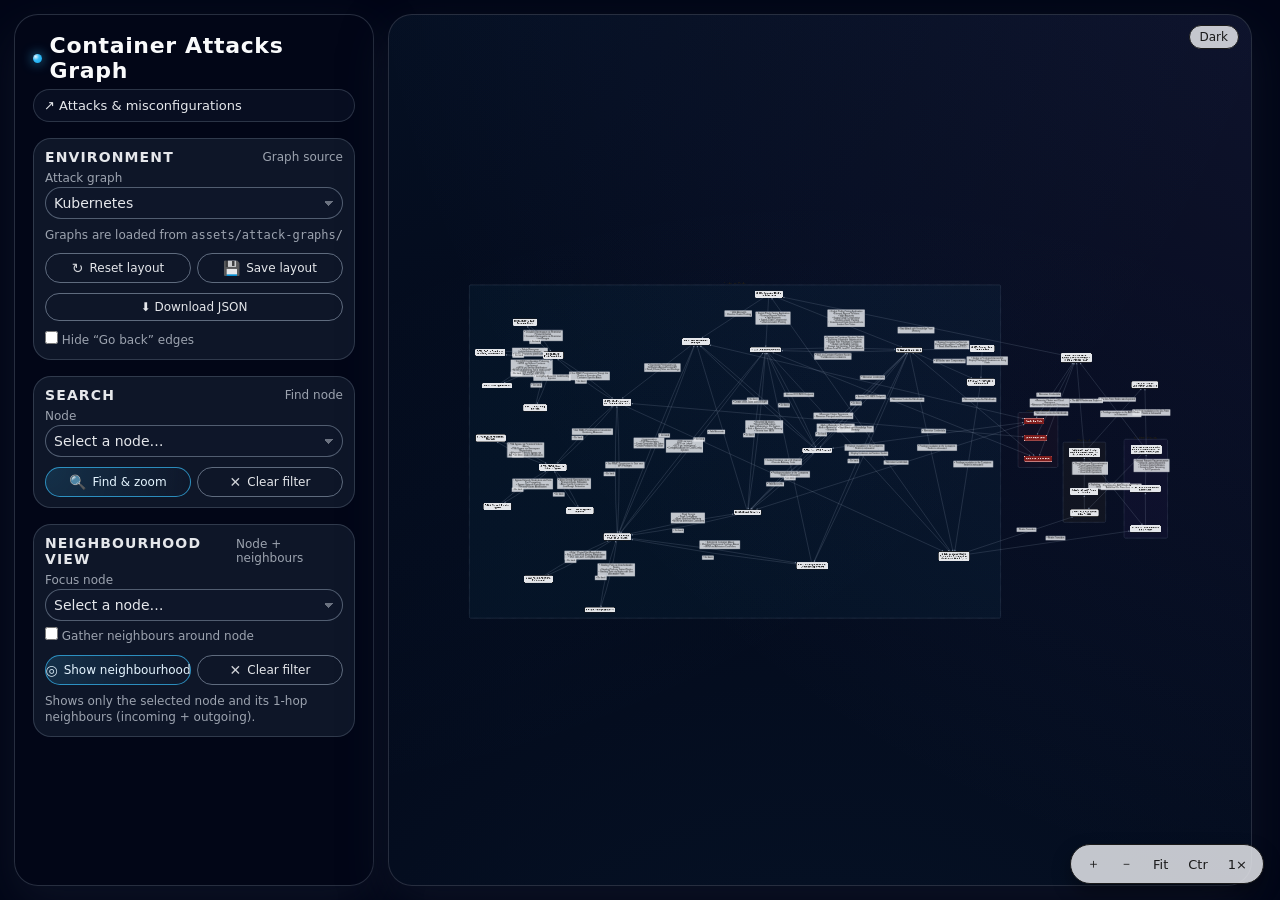
==== index.html @ f7b8a0aa "first commit" ====
<!DOCTYPE html>
<html lang="en">
<head>
    <meta charset="UTF-8" />
    <title>Container Attacks Graph</title>
    <meta name="viewport" content="width=device-width, initial-scale=1" />

    <!-- Styles -->
    <link rel="stylesheet" href="styles/style.css" />

    <!-- Libraries -->
    <script src="dependencies/cytoscape-3.30.1.min.js" defer></script>
    <script src="dependencies/dagre-0.8.5.min.js" defer></script>
    <script src="dependencies/cytoscape-dagre-2.5.0.js" defer></script>

    <!-- App logic -->
    <script src="scripts/app-state.js" defer></script>
    <script src="scripts/status-bar.js" defer></script>
    <script src="scripts/theme.js" defer></script>
    <script src="scripts/layout.js" defer></script>
    <script src="scripts/left-sidebar.js" defer></script>
    <script src="scripts/attack-graph.js" defer></script>
    <script src="scripts/right-sidebar.js" defer></script>
    <script src="scripts/cy-graph.js" defer></script>
    <script src="scripts/main.js" defer></script>
</head>
<body>
<div class="app">
    <aside class="sidebar">
        <div class="sidebar-header">
            <div class="title-row">
                <div class="title-dot"></div>
                <h1>Container Attacks Graph</h1>
            </div>
            <a id="kbLink" class="sidebar-link" href="attacks-and-misconfigurations.html" target="_blank" rel="noopener noreferrer">
                ↗ Attacks & misconfigurations
            </a>
        </div>

        <!-- Environment / Global controls -->
        <div class="panel">
            <div class="panel-header">
                <span class="panel-title">Environment</span>
                <span class="panel-tag">Graph source</span>
            </div>
            <div class="panel-body">
                <div class="env-row">
                    <div class="env-select-wrapper">
                        <label for="envSelect">Attack graph</label>
                        <select id="envSelect"></select>
                    </div>
                </div>
                <p class="help-text">
                    Graphs are loaded from <code>assets/attack-graphs/</code>
                </p>
                <div class="btn-row">
                    <button id="btn-relayout" class="btn btn-ghost" type="button">
                        <span class="btn-icon">↻</span> Reset layout
                    </button>
                    <button id="btn-save-layout" class="btn btn-ghost" type="button">
                        <span class="btn-icon">💾</span> Save layout
                    </button>
                </div>
                <div class="btn-row">
                    <button id="btn-download-layout" class="btn btn-ghost" type="button">
                        ⬇ Download JSON
                    </button>
                </div>
                <div class="btn-row">
                    <label>
                        <input type="checkbox" id="chkHideGoBackLabels" />
                        Hide “Go back” edges
                    </label>
                </div>
            </div>
        </div>

        <div class="panel">
            <div class="panel-header">
                <span class="panel-title">Search</span>
                <span class="panel-tag">Find node</span>
            </div>
            <div class="panel-body">
                <div>
                    <label for="nodeSearchSelect">Node</label>
                    <select id="nodeSearchSelect">
                        <option value="">Select a node…</option>
                    </select>
                </div>
                <div class="btn-row">
                    <button id="btn-node-search" class="btn btn-primary" type="button">
                        <span class="btn-icon">🔍</span> Find & zoom
                    </button>
                    <button id="btn-node-search-clear" class="btn btn-ghost" type="button">
                        <span class="btn-icon">✕</span> Clear filter
                    </button>
                </div>
            </div>
        </div>


        <!-- Neighbourhood panel -->
        <div class="panel">
            <div class="panel-header">
                <span class="panel-title">Neighbourhood view</span>
                <span class="panel-tag">Node + neighbours</span>
            </div>
            <div class="panel-body">
                <div>
                    <label for="focusNodeSelect">Focus node</label>
                    <select id="focusNodeSelect">
                        <option value="">Select a node…</option>
                    </select>
                    <div style="margin-top: 6px;">
                        <label>
                            <input type="checkbox" id="chkGatherNeighbours" />
                            Gather neighbours around node
                        </label>
                    </div>
                </div>
                <div class="btn-row">
                    <button id="btn-neighbourhood" class="btn btn-primary" type="button">
                        <span class="btn-icon">◎</span> Show neighbourhood
                    </button>
                    <button id="btn-neighbourhood-clear" class="btn btn-ghost" type="button">
                        <span class="btn-icon">✕</span> Clear filter
                    </button>
                </div>
                <p class="help-text">
                    Shows only the selected node and its 1-hop neighbours (incoming + outgoing).
                </p>
            </div>
        </div>
    </aside>

    <div id="cy">
        <!-- Theme toggle in top-right of graph pane -->
        <button id="theme-toggle" class="theme-toggle" type="button">Dark</button>
    </div>

    <aside id="edgeSidebar" class="sidebar edge-sidebar is-hidden" aria-label="Edge details">
        <div class="edge-sidebar-header">
            <div class="title-row">
                <div class="title-dot"></div>
                <h1>Edge details</h1>
            </div>

            <button id="edgeSidebarClose" class="btn btn-ghost edge-sidebar-close" type="button" aria-label="Close">
                ✕
            </button>
        </div>

        <div class="panel">
            <div class="panel-header">
                <span class="panel-title">Attacks</span>
                <span class="panel-tag" id="edgeSidebarAttacksCount">0</span>
            </div>
            <div class="panel-body">
                <ul id="edgeSidebarAttacks" class="edge-list"></ul>
            </div>
        </div>

        <div class="panel">
            <div class="panel-header">
                <span class="panel-title">Misconfigurations</span>
                <span class="panel-tag" id="edgeSidebarMisconfigsCount">0</span>
            </div>
            <div class="panel-body">
                <ul id="edgeSidebarMisconfigs" class="edge-list"></ul>
            </div>
        </div>

        <p class="hint-inline" id="edgeSidebarHint"></p>
    </aside>

</div>

<!-- Fixed zoom controls -->
<div class="zoom-controls">
    <button id="btn-zoom-in" class="zoom-btn" type="button">＋</button>
    <button id="btn-zoom-out" class="zoom-btn" type="button">－</button>
    <button id="btn-zoom-fit" class="zoom-btn" type="button">Fit</button>
    <button id="btn-zoom-center" class="zoom-btn" type="button">Ctr</button>
    <button id="btn-zoom-reset" class="zoom-btn" type="button">1×</button>
</div>
</body>
</html>
---- styles/style.css ----
/* THEME VARIABLES */
:root {
    /* Dark theme defaults */
    --bg: #020617;
    --bg-elevated: #020617;
    --graph-bg: radial-gradient(circle at top, #020617 0, #020617 55%, #020617 100%);
    --text: #e5e7eb;
    --text-muted: #9ca3af;
    --accent: #38bdf8;
    --accent-strong: #0ea5e9;
    --border-soft: rgba(148, 163, 184, 0.25);
    --panel-bg: rgba(15, 23, 42, 0.96);
    --sidebar-bg: linear-gradient(135deg, #020617 0%, #020617 55%, #020617 100%);
    --zoom-bg: rgba(229, 231, 235, 0.85);

    --radius-lg: 18px;
    --radius-xl: 24px;
    --shadow-soft: 0 18px 45px rgba(15, 23, 42, 0.7);
    --transition-fast: 160ms ease-out;
}

/* High-contrast light theme overrides */
html[data-theme="light"] {
    --bg: #ffffff;
    --bg-elevated: #ffffff;
    --graph-bg: #ffffff;
    --text: #000000;
    --text-muted: #4b5563;
    --accent: #000000;
    --accent-strong: #000000;
    --border-soft: rgba(0, 0, 0, 0.25);
    --panel-bg: #ffffff;
    --sidebar-bg: #ffffff;
    --zoom-bg: #ffffff;
    --shadow-soft: 0 0 0 rgba(0, 0, 0, 0); /* minimal/no shadow for print */
}

/* GLOBAL */

* {
    box-sizing: border-box;
    margin: 0;
    padding: 0;
}

html,
body {
    height: 100%;
}

body {
    font-family: system-ui, -apple-system, BlinkMacSystemFont, "SF Pro Text",
    "Segoe UI", sans-serif;
    background: var(--bg);
    color: var(--text);
    display: flex;
    align-items: stretch;
    justify-content: stretch;
    overflow: hidden;
}

/* LAYOUT */

.app {
    display: flex;
    flex: 1;
    max-width: 100vw;
    max-height: 100vh;
    padding: 14px;
    gap: 14px;
}

.sidebar {
    width: 360px;
    max-width: 360px;
    min-width: 320px;
    background: var(--sidebar-bg);
    border-radius: var(--radius-xl);
    padding: 18px 18px 16px;
    border: 1px solid var(--border-soft);
    box-shadow: var(--shadow-soft);
    display: flex;
    flex-direction: column;
    gap: 14px;
}

.sidebar-header {
    display: flex;
    flex-direction: column;
    gap: 6px;
    margin-bottom: 2px;
}

/* LEFT SIDEBAR TOP LINK */
.sidebar-link {
    display: inline-flex;
    align-items: center;
    gap: 8px;

    width: 100%;

    font-size: 13px;
    color: var(--text);
    text-decoration: none;

    padding: 8px 10px;
    border-radius: 999px;

    border: 1px solid var(--border-soft);
    background: rgba(15, 23, 42, 0.55);
    transition: transform var(--transition-fast), border-color var(--transition-fast);
}

html[data-theme="light"] .sidebar-link {
    background: #ffffff;
}

.sidebar-link:hover {
    transform: translateY(-1px);
    border-color: rgba(56, 189, 248, 0.65);
}

.title-row {
    display: flex;
    align-items: center;
    gap: 8px;
}

.title-dot {
    width: 9px;
    height: 9px;
    border-radius: 999px;
    background: radial-gradient(circle at 30% 30%, #e5f5ff 0, #38bdf8 40%, #0ea5e9 100%);
    box-shadow: 0 0 12px rgba(56, 189, 248, 0.8);
}

.sidebar h1 {
    font-size: 22px;
    font-weight: 600;
    letter-spacing: 0.03em;
    color: #f9fafb;
}

html[data-theme="light"] .sidebar h1 {
    color: #000000;
}

.sidebar small {
    font-size: 14px;
    color: var(--text-muted);
}

.chip-row {
    display: flex;
    flex-wrap: wrap;
    gap: 6px;
    margin-top: 4px;
}

.chip {
    font-size: 12px;
    padding: 4px 8px;
    border-radius: 999px;
    background: rgba(15, 23, 42, 0.9);
    border: 1px solid rgba(148, 163, 184, 0.3);
    color: var(--text-muted);
    display: inline-flex;
    align-items: center;
    gap: 4px;
}

html[data-theme="light"] .chip {
    background: #ffffff;
    border-color: rgba(0, 0, 0, 0.3);
    color: #4b5563;
}

.chip-dot {
    width: 6px;
    height: 6px;
    border-radius: 999px;
    background: var(--accent);
    opacity: 0.9;
}

/* PANELS */

.panel {
    background: var(--panel-bg);
    border-radius: var(--radius-lg);
    border: 1px solid var(--border-soft);
    padding: 10px 11px;
    position: relative;
    overflow: hidden;
}

.panel + .panel {
    margin-top: 2px;
}

.panel-header {
    display: flex;
    justify-content: space-between;
    align-items: center;
    margin-bottom: 6px;
}

.panel-title {
    font-size: 14px;
    font-weight: 600;
    letter-spacing: 0.08em;
    text-transform: uppercase;
    color: #e5e7eb;
}

html[data-theme="light"] .panel-title {
    color: #000000;
}

.panel-tag {
    font-size: 12px;
    color: var(--text-muted);
}

.panel-body {
    display: flex;
    flex-direction: column;
    gap: 8px;
}

/* FORM CONTROLS */

label {
    font-size: 12px;
    color: var(--text-muted);
    margin-bottom: 2px;
    display: block;
}

select,
button {
    font-family: inherit;
}

select {
    width: 100%;
    padding: 7px 8px;
    font-size: 14px;
    color: var(--text);
    border-radius: 999px;
    border: 1px solid rgba(148, 163, 184, 0.5);
    background: rgba(15, 23, 42, 0.96);
    outline: none;
    appearance: none;
    background-image: linear-gradient(45deg, transparent 50%, #6b7280 50%),
    linear-gradient(135deg, #6b7280 50%, transparent 50%);
    background-position: calc(100% - 13px) 50%, calc(100% - 9px) 50%;
    background-size: 5px 5px, 5px 5px;
    background-repeat: no-repeat;
    transition: border-color var(--transition-fast), box-shadow var(--transition-fast),
    background-color var(--transition-fast);
}

html[data-theme="light"] select {
    background: #ffffff;
    border-color: rgba(0, 0, 0, 0.5);
    color: #000000;
}

select:focus {
    border-color: var(--accent-strong);
    box-shadow: 0 0 0 1px rgba(56, 189, 248, 0.8);
}

select option {
    background: #020617;
}

html[data-theme="light"] select option {
    background: #ffffff;
}

/* ROWS / BUTTONS */

.row {
    display: flex;
    flex-direction: row;
    gap: 8px;
}

.row > div {
    flex: 1;
}

.env-row {
    display: flex;
    flex-direction: column;
    gap: 6px;
}

.btn-row {
    display: flex;
    flex-wrap: wrap;
    gap: 6px;
    margin-top: 2px;
}

.btn {
    flex: 1;
    min-width: 0;
    padding: 6px 10px;
    font-size: 12px;
    border-radius: 999px;
    border: 1px solid rgba(148, 163, 184, 0.6);
    background: radial-gradient(circle at top left, rgba(15, 23, 42, 1), rgba(15, 23, 42, 0.85));
    color: var(--text);
    cursor: pointer;
    display: inline-flex;
    align-items: center;
    justify-content: center;
    gap: 6px;
    transition: background var(--transition-fast), transform var(--transition-fast),
    box-shadow var(--transition-fast), border-color var(--transition-fast), color var(--transition-fast);
    white-space: nowrap;
}

html[data-theme="light"] .btn {
    background: #ffffff;
    border-color: rgba(0, 0, 0, 0.6);
    color: #000000;
}

.btn-primary {
    border-color: rgba(56, 189, 248, 0.7);
    background: radial-gradient(circle at top left, rgba(56, 189, 248, 0.16), rgba(15, 23, 42, 0.96));
    color: #e5f5ff;
}

html[data-theme="light"] .btn-primary {
    background: #ffffff;
    color: #000000;
    border-color: rgba(0, 0, 0, 0.8);
}

.btn-ghost {
    background: transparent;
}

.btn-icon {
    font-size: 14px;
    opacity: 0.9;
}

.btn:hover {
    transform: translateY(-1px);
    box-shadow: 0 8px 18px rgba(15, 23, 42, 0.7);
    background: radial-gradient(circle at top left, rgba(56, 189, 248, 0.18), rgba(15, 23, 42, 1));
    border-color: rgba(56, 189, 248, 0.8);
}

html[data-theme="light"] .btn:hover {
    box-shadow: 0 0 0 rgba(0, 0, 0, 0);
    background: #f3f4f6;
}

/* TEXT + STATUS */

.help-text {
    font-size: 12px;
    color: var(--text-muted);
    line-height: 1.35;
}

.hint-inline {
    color: var(--text-muted);
    font-size: 12px;
    margin-top: 2px;
}

/* GRAPH CONTAINER */

#cy {
    flex: 1;
    min-width: 0;
    min-height: 0;
    background: var(--graph-bg);
    border-radius: var(--radius-xl);
    border: 1px solid var(--border-soft);
    box-shadow: var(--shadow-soft);
    position: relative;
    overflow: hidden;
    touch-action: none;
}

#cy::before {
    content: "";
    position: absolute;
    inset: -40%;
    background:
            radial-gradient(circle at 10% 0%, rgba(56, 189, 248, 0.08), transparent 55%),
            radial-gradient(circle at 90% 10%, rgba(129, 140, 248, 0.12), transparent 55%),
            radial-gradient(circle at 50% 100%, rgba(56, 189, 248, 0.08), transparent 60%);
    mix-blend-mode: screen;
    pointer-events: none;
}

html[data-theme="light"] #cy::before {
    content: none;
}

/* THEME TOGGLE BUTTON (top-right in graph pane) */

.theme-toggle {
    position: absolute;
    top: 10px;
    right: 12px;
    padding: 4px 10px;
    font-size: 12px;
    border-radius: 999px;
    border: 1px solid #1a1a1a;
    background: var(--zoom-bg);
    color: #1a1a1a;
    cursor: pointer;
    z-index: 10;
    transition: background 140ms ease-out, transform 140ms ease-out;
}

.theme-toggle:hover {
    transform: translateY(-1px);
}

/* ZOOM CONTROLS (fixed bottom-right) */

.zoom-controls {
    position: fixed;
    right: 16px;
    bottom: 16px;
    display: flex;
    gap: 4px;
    padding: 6px 8px;
    background: var(--zoom-bg);
    border-radius: 999px;
    border: 1px solid #1a1a1a;
    z-index: 9999;
    box-shadow: 0 8px 18px rgba(0, 0, 0, 0.35);
}

.zoom-btn {
    border: none;
    background: transparent;
    padding: 4px 8px;
    cursor: pointer;
    font-size: 13px;
    color: #1a1a1a;
    border-radius: 999px;
    transition: background 140ms ease-out, transform 140ms ease-out;
}

.zoom-btn:hover {
    background: rgba(15, 23, 42, 0.08);
    transform: translateY(-1px);
}

/* RIGHT EDGE SIDEBAR */
.edge-sidebar {
    width: 340px;
    max-width: 340px;
    min-width: 300px;
    position: relative;
    transition: transform var(--transition-fast), opacity var(--transition-fast),
    width var(--transition-fast), min-width var(--transition-fast),
    padding var(--transition-fast), border var(--transition-fast);

    /* NEW: allow panels to split height + scroll internally */
    display: flex;
    flex-direction: column;
    height: 100%;
    min-height: 0;
}

.edge-sidebar.is-hidden {
    width: 0;
    min-width: 0;
    padding: 0;
    border: 0;
    opacity: 0;
    transform: translateX(10px);
    overflow: hidden;
    pointer-events: none;
}

.edge-sidebar-header {
    display: flex;
    gap: 6px;
    margin-bottom: 2px;

    align-items: center;
    justify-content: space-between;

    /* NEW: keep header from shrinking */
    flex: 0 0 auto;
}

/* NEW: each section can take up to 50% of sidebar height */
.edge-sidebar .panel {
    flex: 1 1 0;
    max-height: 50%;
    min-height: 0;

    /* NEW: enable body scrolling without scrolling header */
    display: flex;
    flex-direction: column;
}

/* NEW: only the body scrolls */
.edge-sidebar .panel-body {
    flex: 1 1 auto;
    min-height: 0;
    overflow: auto;

    /* optional: tiny spacing so scrollbar doesn't hug content */
    padding-right: 6px;
}

.edge-sidebar-close {
    flex: 0 0 auto;
    min-width: auto;
    padding: 6px 10px;
}

.edge-list {
    list-style: none;
    display: flex;
    flex-direction: column;
    gap: 8px;
}

.edge-list li {
    line-height: 1.25;
}

.edge-link {
    color: var(--text);
    text-decoration: none;
    border-bottom: 1px solid rgba(148, 163, 184, 0.25);
    transition: color var(--transition-fast), border-color var(--transition-fast);
}

.edge-link:hover {
    color: var(--accent);
    border-bottom-color: rgba(56, 189, 248, 0.65);
}

.edge-empty {
    color: var(--text-muted);
    font-size: 12px;
}


/* RESPONSIVE */

@media (max-width: 1024px) {
    .app {
        flex-direction: column;
        padding: 10px;
    }
    .sidebar {
        width: 100%;
        max-width: 100%;
        min-width: 0;
        flex-shrink: 0;
    }
    #cy {
        height: 60vh;
    }
}

@media (max-width: 640px) {
    body {
        overflow: auto;
    }
    #cy {
        height: 55vh;
    }
}
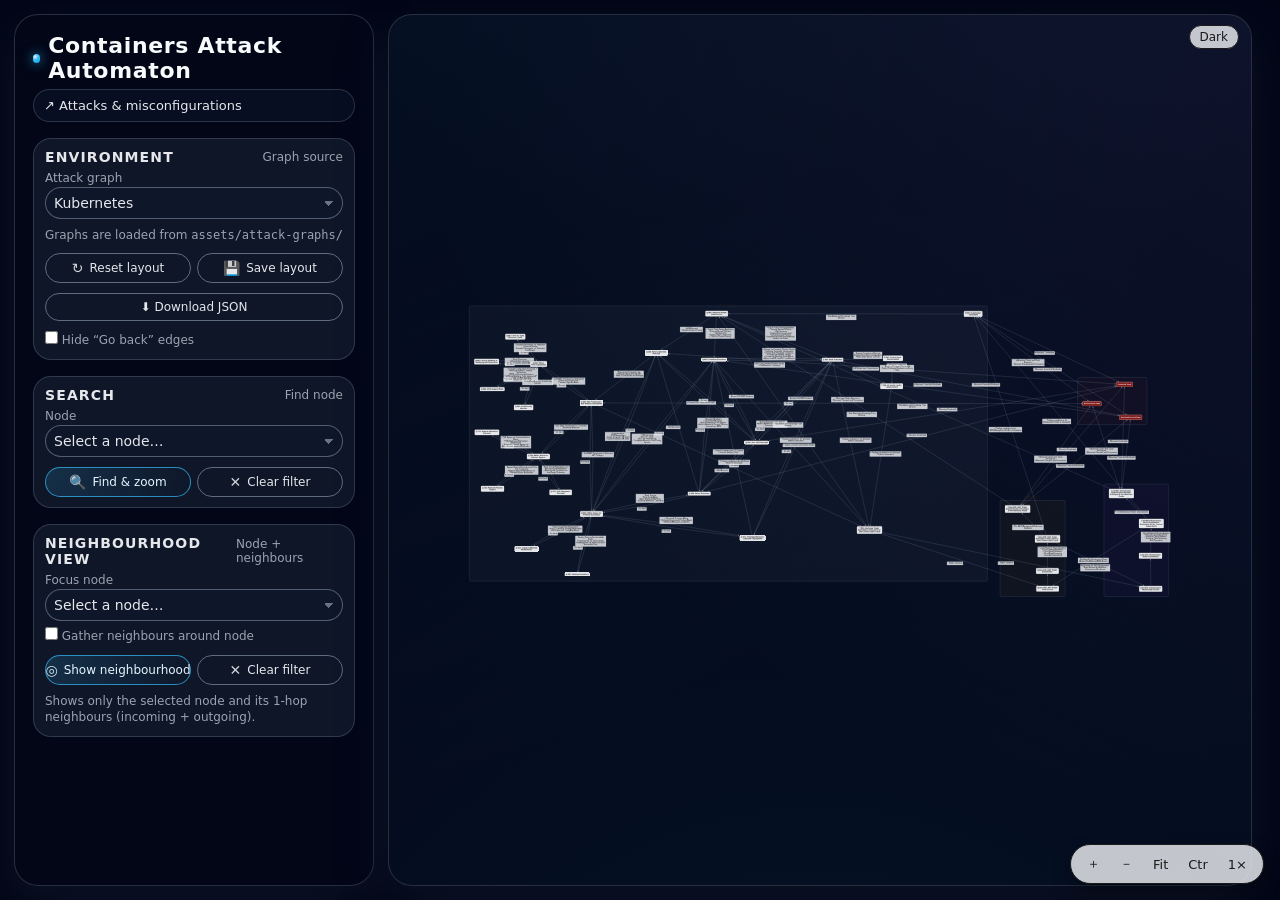
==== commit d5011569: "Renamed to Containers Attack Automaton" ====
--- a/index.html
+++ b/index.html
@@ -2,7 +2,7 @@
 <html lang="en">
 <head>
     <meta charset="UTF-8" />
-    <title>Container Attacks Graph</title>
+    <title>Containers Attack Automaton</title>
     <meta name="viewport" content="width=device-width, initial-scale=1" />
 
     <!-- Styles -->
@@ -30,7 +30,7 @@
         <div class="sidebar-header">
             <div class="title-row">
                 <div class="title-dot"></div>
-                <h1>Container Attacks Graph</h1>
+                <h1>Containers Attack Automaton</h1>
             </div>
             <a id="kbLink" class="sidebar-link" href="attacks-and-misconfigurations.html" target="_blank" rel="noopener noreferrer">
                 ↗ Attacks & misconfigurations
